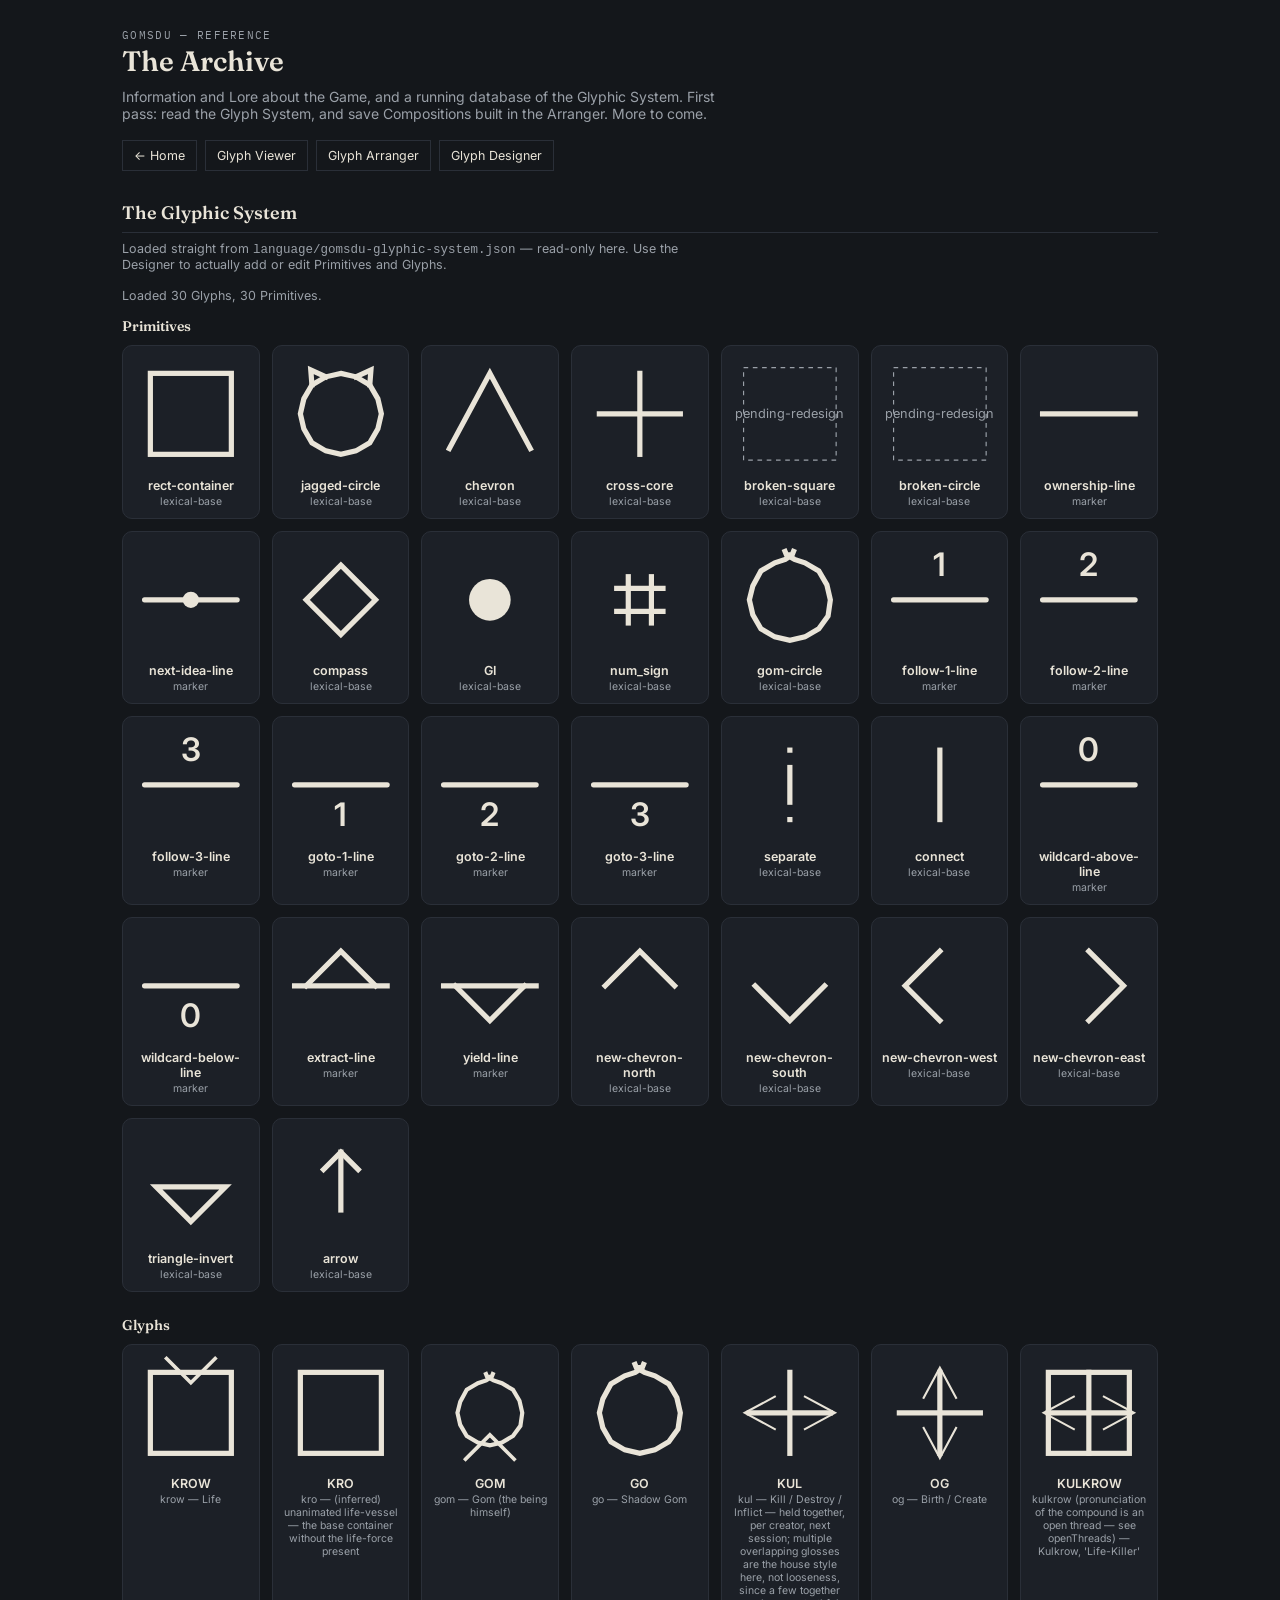
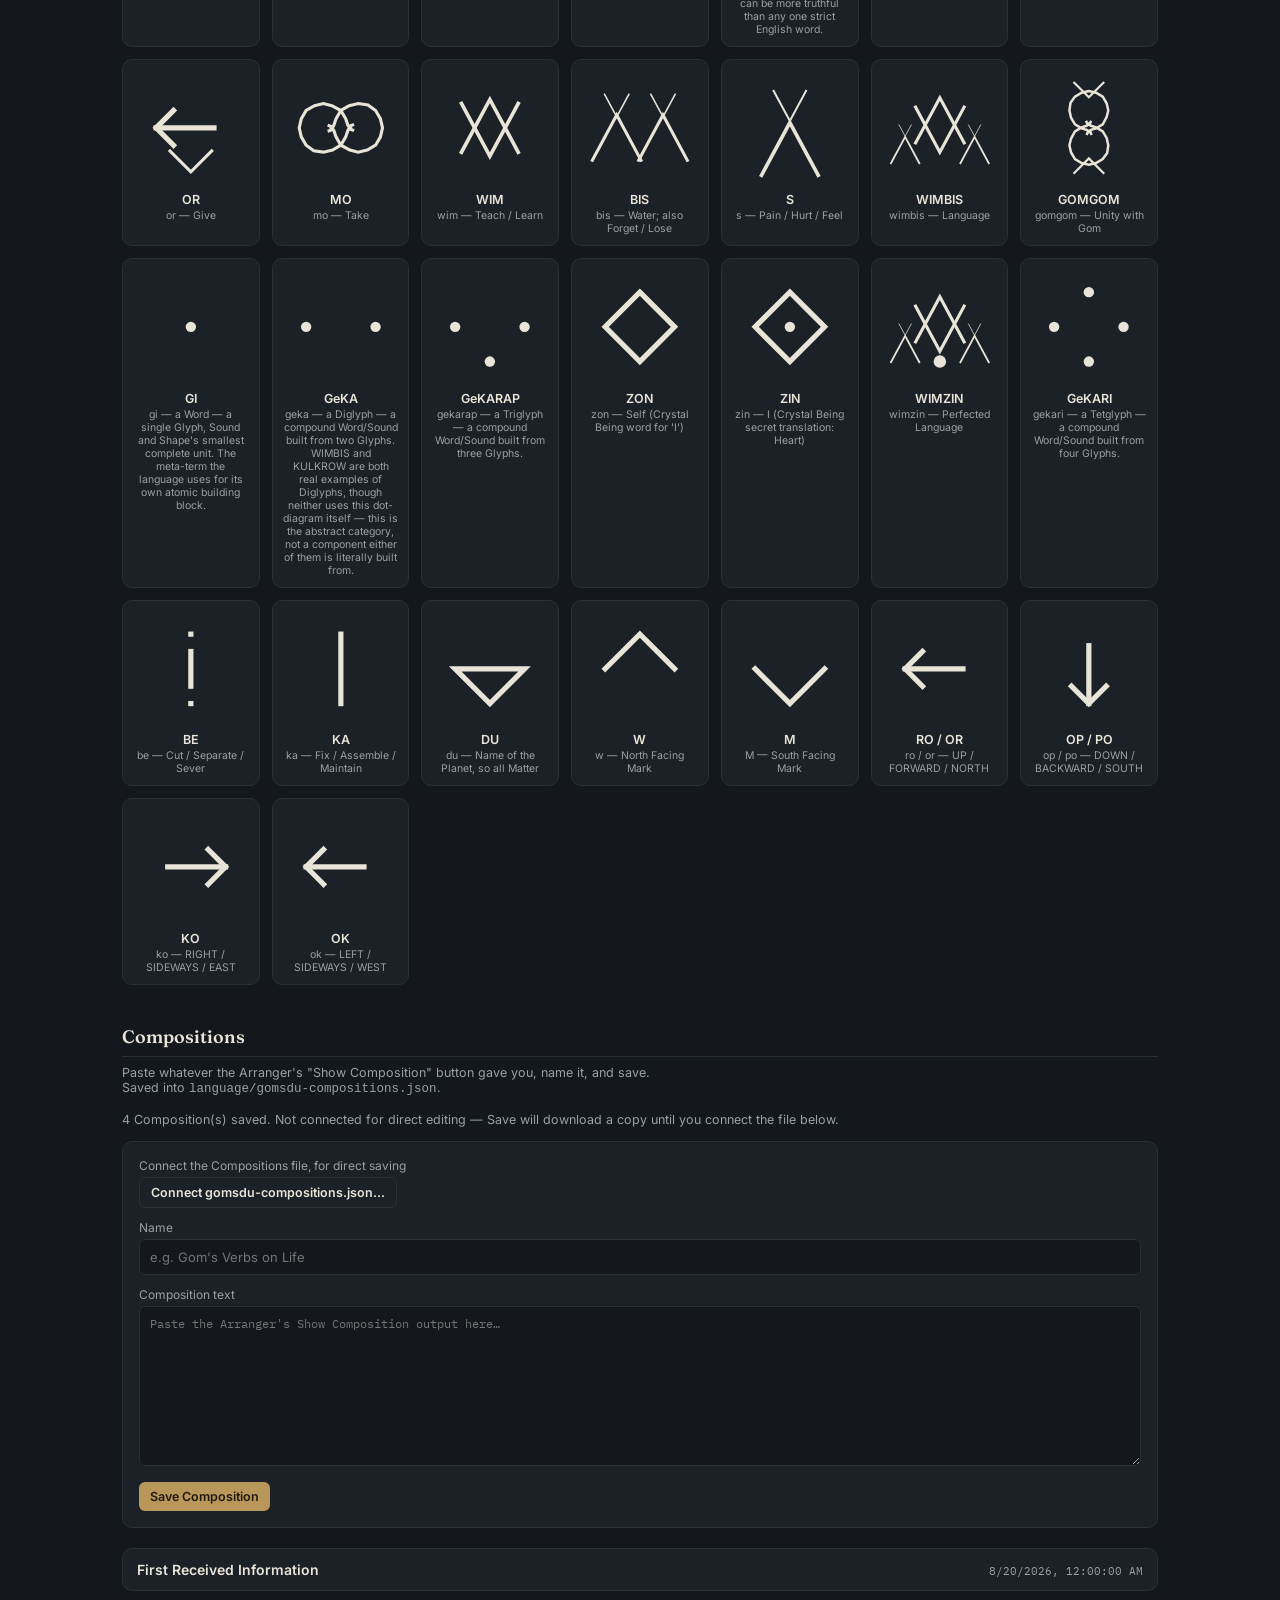
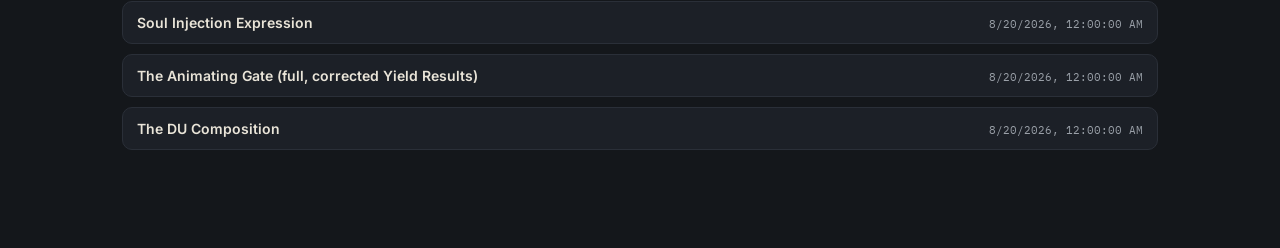
==== archive.html @ 90ec13b3 "information arrival" ====
<!DOCTYPE html>
<html lang="en">
<head>
<meta charset="UTF-8" />
<meta name="viewport" content="width=device-width, initial-scale=1.0" />
<title>Gomsdu &mdash; The Archive</title>
<link rel="preconnect" href="https://fonts.googleapis.com">
<link href="https://fonts.googleapis.com/css2?family=Fraunces:opsz,wght@9..144,400;9..144,600;9..144,700&family=Inter:wght@400;500;600&family=IBM+Plex+Mono:wght@400;500&display=swap" rel="stylesheet">
<link rel="stylesheet" href="css/base.css">
<style>
  /* html's scroll-snap-type (from base.css, built for the Table's two-view
     model) has nothing to snap to here — harmless, but overridden to plain
     scroll so this page doesn't inherit table-specific scroll behavior. */
  html { scroll-snap-type: none; }
  body { padding: 28px 32px 60px; max-width: 1100px; margin: 0 auto; }

  .archive-header { display: flex; align-items: baseline; justify-content: space-between; flex-wrap: wrap; gap: 10px; margin-bottom: 6px; }
  .archive-eyebrow { font-family: 'IBM Plex Mono', monospace; font-size: 11px; letter-spacing: .12em; text-transform: uppercase; color: var(--text-dim); }
  h1 { font-size: 28px; margin: 2px 0 4px; }
  .archive-sub { color: var(--text-dim); font-size: 14px; margin: 0 0 18px; max-width: 70ch; }
  .archive-nav { display: flex; gap: 8px; flex-wrap: wrap; margin-bottom: 30px; }
  .archive-nav a.btn-ghost { text-decoration: none; display: inline-block; }

  section.archive-section { margin-bottom: 40px; }
  section.archive-section h2 { font-size: 18px; border-bottom: 1px solid var(--ink-line); padding-bottom: 8px; margin-bottom: 14px; }
  .section-note { color: var(--text-dim); font-size: 12.5px; margin: -6px 0 16px; max-width: 70ch; }
  .status-line { font-size: 12.5px; color: var(--text-dim); margin-bottom: 14px; }

  .glyph-grid { display: grid; grid-template-columns: repeat(auto-fill, minmax(130px, 1fr)); gap: 12px; }
  .glyph-card { background: var(--ink-soft); border: 1px solid var(--ink-line); border-radius: 10px; padding: 10px; text-align: center; }
  .glyph-card svg { width: 100%; height: auto; aspect-ratio: 1; display: block; color: var(--text-light); }
  .glyph-card .label { font-size: 12.5px; font-weight: 600; margin-top: 6px; color: var(--text-light); }
  .glyph-card .sub { font-size: 10.5px; color: var(--text-dim); margin-top: 2px; word-break: break-word; }
  .placeholder-text { font-size: 11px; fill: var(--text-dim); }
  .missing-text { font-size: 9px; fill: var(--ember-bright); }

  .comp-form { background: var(--ink-soft); border: 1px solid var(--ink-line); border-radius: 10px; padding: 16px; margin-bottom: 20px; }
  .comp-form .field { margin-bottom: 12px; }
  .comp-form label { display: block; font-size: 12px; color: var(--text-dim); margin-bottom: 4px; }
  .comp-form input[type="text"], .comp-form textarea {
    width: 100%; background: var(--ink); color: var(--text-light); border: 1px solid var(--ink-line);
    border-radius: 6px; padding: 9px 10px; font-family: 'Inter', sans-serif; font-size: 13px;
  }
  .comp-form textarea { min-height: 160px; font-family: 'IBM Plex Mono', monospace; font-size: 12px; resize: vertical; }
  .comp-form-actions { display: flex; gap: 10px; align-items: center; flex-wrap: wrap; }

  .comp-list { display: flex; flex-direction: column; gap: 10px; }
  .comp-item { background: var(--ink-soft); border: 1px solid var(--ink-line); border-radius: 10px; padding: 12px 14px; }
  .comp-item-header { display: flex; justify-content: space-between; align-items: baseline; gap: 10px; cursor: pointer; }
  .comp-item-name { font-weight: 600; font-size: 14px; }
  .comp-item-date { font-size: 11px; color: var(--text-dim); font-family: 'IBM Plex Mono', monospace; }
  .comp-item-body { display: none; margin-top: 10px; }
  .comp-item.open .comp-item-body { display: block; }
  .comp-item pre { white-space: pre-wrap; font-family: 'IBM Plex Mono', monospace; font-size: 12px; color: var(--text-light); background: var(--ink); border: 1px solid var(--ink-line); border-radius: 6px; padding: 10px; margin: 0 0 8px; }
  .comp-item-remove { font-size: 11px; color: var(--ember-bright); background: none; border: none; padding: 0; cursor: pointer; text-decoration: underline; }
  .empty-state { font-size: 13px; color: var(--text-dim); padding: 10px 0; }
</style>
</head>
<body>

<div class="archive-header">
  <div>
    <div class="archive-eyebrow">Gomsdu &mdash; Reference</div>
    <h1>The Archive</h1>
  </div>
</div>
<p class="archive-sub">Information and Lore about the Game, and a running database of the Glyphic System. First pass: read the Glyph System, and save Compositions built in the Arranger. More to come.</p>

<div class="archive-nav">
  <a href="index.html" class="btn-ghost btn-small">&larr; Home</a>
  <a href="language/gomsdu-glyph-viewer.html" class="btn-ghost btn-small">Glyph Viewer</a>
  <a href="language/gomsdu-glyph-arranger.html" class="btn-ghost btn-small">Glyph Arranger</a>
  <a href="language/gomsdu-glyph-designer.html" class="btn-ghost btn-small">Glyph Designer</a>
</div>

<section class="archive-section">
  <h2>The Glyphic System</h2>
  <p class="section-note">Loaded straight from <code>language/gomsdu-glyphic-system.json</code> &mdash; read-only here. Use the Designer to actually add or edit Primitives and Glyphs.</p>
  <p class="status-line" id="glyphStatus">Loading&hellip;</p>
  <h3 style="font-size:14px;margin:0 0 10px;">Primitives</h3>
  <div class="glyph-grid" id="primGrid"><div class="empty-state">Loading&hellip;</div></div>
  <h3 style="font-size:14px;margin:24px 0 10px;">Glyphs</h3>
  <div class="glyph-grid" id="glyphGrid"><div class="empty-state">Loading&hellip;</div></div>
</section>

<section class="archive-section">
  <h2>Compositions</h2>
  <p class="section-note">Paste whatever the Arranger's "Show Composition" button gave you, name it, and save. Saved into <code>language/gomsdu-compositions.json</code>.</p>
  <p class="status-line" id="compStatus">Loading&hellip;</p>

  <div class="comp-form">
    <div class="field">
      <label>Connect the Compositions file, for direct saving</label>
      <button id="connectFileBtn" class="btn-ghost btn-small">Connect gomsdu-compositions.json&hellip;</button>
    </div>
    <div class="field">
      <label>Name</label>
      <input type="text" id="compName" placeholder="e.g. Gom's Verbs on Life">
    </div>
    <div class="field">
      <label>Composition text</label>
      <textarea id="compText" placeholder="Paste the Arranger's Show Composition output here&hellip;"></textarea>
    </div>
    <div class="comp-form-actions">
      <button id="saveCompBtn" class="btn-brass btn-small">Save Composition</button>
      <span class="status-line" id="saveHint" style="margin:0;"></span>
    </div>
  </div>

  <div class="comp-list" id="compList"><div class="empty-state">Loading&hellip;</div></div>
</section>

<script>
let GLYPH_DATA = null;
let COMP_DATA = null;
let fileHandle = null; // FileSystemFileHandle when connected — Save writes straight to it, no download

/* ---------- Glyph System (read-only, same render logic as gomsdu-glyph-viewer.html) ---------- */

function lookupPrimitive(id) { return GLYPH_DATA.primitives.find(function (p) { return p.id === id; }); }
function lookupGlyph(id) { return GLYPH_DATA.glyphs.find(function (g) { return g.id === id; }); }

function primitiveMarkup(prim) {
  const r = prim.render;
  if (!r) {
    return '<rect x="10" y="10" width="80" height="80" fill="none" stroke="var(--text-dim)" stroke-dasharray="4 4" rx="0"/>' +
      '<text x="50" y="54" text-anchor="middle" class="placeholder-text">' + (prim.status || 'pending') + '</text>';
  }
  const strokeAttrs = 'fill="none" stroke="currentColor" stroke-width="4.5" stroke-linecap="square" stroke-linejoin="miter"';
  if (r.type === 'rect') {
    return '<rect x="' + r.x + '" y="' + r.y + '" width="' + r.width + '" height="' + r.height +
      '" rx="' + (r.rx || 0) + '" ' + strokeAttrs + '/>';
  }
  if (r.type === 'path') return '<path d="' + r.d + '" ' + strokeAttrs + '/>';
  if (r.type === 'multipath') return r.d.map(function (d) { return '<path d="' + d + '" ' + strokeAttrs + '/>'; }).join('');
  if (r.type === 'line-with-dot') {
    return '<path d="' + r.d + '" fill="none" stroke="currentColor" stroke-width="4.5" stroke-linecap="round"/>' +
      '<circle cx="' + r.dot.cx + '" cy="' + r.dot.cy + '" r="' + r.dot.r + '" fill="currentColor"/>';
  }
  if (r.type === 'dots') return r.points.map(function (pt) { return '<circle cx="' + pt.cx + '" cy="' + pt.cy + '" r="' + pt.r + '" fill="currentColor"/>'; }).join('');
  if (r.type === 'line-with-number') {
    const ny = r.numberPosition === 'below' ? 78 : 22;
    return '<path d="' + r.d + '" fill="none" stroke="currentColor" stroke-width="4.5" stroke-linecap="round"/>' +
      '<text x="50" y="' + ny + '" text-anchor="middle" dominant-baseline="middle" font-size="28" font-weight="600" fill="currentColor">' + r.number + '</text>';
  }
  if (r.type === 'line-with-x') {
    const half = r.x.size / 2;
    return '<path d="' + r.d + '" fill="none" stroke="currentColor" stroke-width="4.5" stroke-linecap="round"/>' +
      '<path d="M' + (r.x.cx - half) + ',' + (r.x.cy - half) + ' L' + (r.x.cx + half) + ',' + (r.x.cy + half) +
      ' M' + (r.x.cx - half) + ',' + (r.x.cy + half) + ' L' + (r.x.cx + half) + ',' + (r.x.cy - half) +
      '" fill="none" stroke="currentColor" stroke-width="4.5" stroke-linecap="round"/>';
  }
  return '<text x="50" y="50" text-anchor="middle" class="missing-text">unknown render type</text>';
}

function glyphMarkup(glyph, depth) {
  depth = depth || 0;
  if (depth > 6) return '<text x="50" y="50" text-anchor="middle" class="missing-text">too deeply nested</text>';
  if (!glyph.composition || glyph.composition.length === 0) {
    return '<text x="50" y="54" text-anchor="middle" class="placeholder-text">no symbol yet</text>';
  }
  let out = '';
  glyph.composition.forEach(function (entry) {
    const pos = entry.position || [0.5, 0.5];
    const scale = (entry.scale === undefined) ? 1 : entry.scale;
    const rotation = entry.rotation || 0;
    const fx = pos[0] * 100, fy = pos[1] * 100;
    const transform = 'translate(' + fx + ',' + fy + ') rotate(' + rotation + ') scale(' + scale + ') translate(-50,-50)';
    let inner = '';
    if (entry.primitive) {
      const prim = lookupPrimitive(entry.primitive);
      inner = prim ? primitiveMarkup(prim) : '<text x="50" y="50" text-anchor="middle" class="missing-text">missing: ' + entry.primitive + '</text>';
    } else if (entry.glyph) {
      const g = lookupGlyph(entry.glyph);
      inner = g ? glyphMarkup(g, depth + 1) : '<text x="50" y="50" text-anchor="middle" class="missing-text">missing: ' + entry.glyph + '</text>';
    }
    out += '<g transform="' + transform + '">' + inner + '</g>';
  });
  return out;
}

function svgWrap(inner) { return '<svg viewBox="0 0 100 100">' + inner + '</svg>'; }

function renderGlyphSystem() {
  const primGrid = document.getElementById('primGrid');
  const glyphGrid = document.getElementById('glyphGrid');
  primGrid.innerHTML = '';
  glyphGrid.innerHTML = '';

  GLYPH_DATA.primitives.forEach(function (p) {
    const card = document.createElement('div');
    card.className = 'glyph-card';
    card.innerHTML = svgWrap(primitiveMarkup(p)) + '<div class="label">' + p.id + '</div><div class="sub">' + (p.role || '') + '</div>';
    primGrid.appendChild(card);
  });

  GLYPH_DATA.glyphs.forEach(function (g) {
    const card = document.createElement('div');
    card.className = 'glyph-card';
    const soundLine = g.sound ? (g.sound + ' &mdash; ') : '';
    card.innerHTML = svgWrap(glyphMarkup(g)) + '<div class="label">' + g.id + '</div><div class="sub">' + soundLine + g.meaning + '</div>';
    glyphGrid.appendChild(card);
  });
}

fetch('language/gomsdu-glyphic-system.json')
  .then(function (res) { if (!res.ok) throw new Error('HTTP ' + res.status); return res.json(); })
  .then(function (data) {
    GLYPH_DATA = data;
    document.getElementById('glyphStatus').textContent =
      'Loaded ' + (data.glyphs || []).length + ' Glyphs, ' + (data.primitives || []).length + ' Primitives.';
    renderGlyphSystem();
  })
  .catch(function (err) {
    document.getElementById('glyphStatus').textContent =
      'Could not load the Glyphic System (' + err.message + ') — this page needs to be served (npm/npx serve), not opened directly as a file.';
  });

/* ---------- Compositions (fetch to read, File System Access API to write) ---------- */

function formatDate(iso) {
  try { return new Date(iso).toLocaleString(); } catch (err) { return iso; }
}

function renderCompositions() {
  const list = document.getElementById('compList');
  const comps = (COMP_DATA && COMP_DATA.compositions) || [];
  if (comps.length === 0) {
    list.innerHTML = '<div class="empty-state">No Compositions saved yet.</div>';
    return;
  }
  list.innerHTML = '';
  comps.slice().reverse().forEach(function (comp) {
    const item = document.createElement('div');
    item.className = 'comp-item';
    item.innerHTML =
      '<div class="comp-item-header">' +
        '<span class="comp-item-name">' + comp.name + '</span>' +
        '<span class="comp-item-date">' + formatDate(comp.savedAt) + '</span>' +
      '</div>' +
      '<div class="comp-item-body"><pre></pre><button class="comp-item-remove">Remove</button></div>';
    item.querySelector('pre').textContent = comp.text;
    item.querySelector('.comp-item-header').addEventListener('click', function () { item.classList.toggle('open'); });
    item.querySelector('.comp-item-remove').addEventListener('click', function (e) {
      e.stopPropagation();
      COMP_DATA.compositions = COMP_DATA.compositions.filter(function (c) { return c.id !== comp.id; });
      writeCompositions('Removed "' + comp.name + '".');
    });
    list.appendChild(item);
  });
}

fetch('language/gomsdu-compositions.json')
  .then(function (res) { if (!res.ok) throw new Error('HTTP ' + res.status); return res.json(); })
  .then(function (data) {
    COMP_DATA = data;
    if (!Array.isArray(COMP_DATA.compositions)) COMP_DATA.compositions = [];
    document.getElementById('compStatus').textContent = COMP_DATA.compositions.length + ' Composition(s) saved. Not connected for direct editing — Save will download a copy until you connect the file below.';
    renderCompositions();
  })
  .catch(function (err) {
    COMP_DATA = { compositions: [] };
    document.getElementById('compStatus').textContent =
      'Could not load gomsdu-compositions.json (' + err.message + ') — starting empty. Save will download a copy.';
    renderCompositions();
  });

document.getElementById('connectFileBtn').addEventListener('click', async function () {
  const statusEl = document.getElementById('compStatus');
  if (!window.showOpenFilePicker) {
    statusEl.textContent = 'Your browser doesn\'t support direct file editing (Chrome or Edge only) — Save will download a copy each time instead.';
    return;
  }
  let handle;
  try {
    [handle] = await window.showOpenFilePicker({
      types: [{ description: 'Gomsdu Compositions JSON', accept: { 'application/json': ['.json'] } }]
    });
  } catch (err) {
    return; // user cancelled the picker
  }
  try {
    const perm = await handle.requestPermission({ mode: 'readwrite' });
    if (perm !== 'granted') {
      statusEl.textContent = 'Write permission not granted — Save will download a copy instead of writing to ' + handle.name + '.';
      return;
    }
    const file = await handle.getFile();
    const text = await file.text();
    const parsed = JSON.parse(text);
    if (!Array.isArray(parsed.compositions)) parsed.compositions = [];
    COMP_DATA = parsed;
    fileHandle = handle;
    statusEl.textContent = 'Connected to ' + handle.name + ' — Save now writes straight to this file, no download needed. ' + COMP_DATA.compositions.length + ' Composition(s) loaded.';
    renderCompositions();
  } catch (err) {
    statusEl.textContent = 'Could not open that file: ' + err.message;
  }
});

async function writeCompositions(successMessage) {
  const statusEl = document.getElementById('compStatus');
  const saveHint = document.getElementById('saveHint');
  const json = JSON.stringify(COMP_DATA, null, 2);

  if (fileHandle) {
    try {
      const writable = await fileHandle.createWritable();
      await writable.write(json);
      await writable.close();
      saveHint.textContent = successMessage + ' Saved directly to ' + fileHandle.name + '.';
    } catch (err) {
      saveHint.textContent = 'Could not write to ' + fileHandle.name + ': ' + err.message;
      return;
    }
  } else {
    const blob = new Blob([json], { type: 'application/json' });
    const url = URL.createObjectURL(blob);
    const a = document.createElement('a');
    a.href = url;
    a.download = 'gomsdu-compositions.json';
    document.body.appendChild(a);
    a.click();
    document.body.removeChild(a);
    URL.revokeObjectURL(url);
    saveHint.textContent = successMessage + ' Downloaded a new gomsdu-compositions.json — move it over language/gomsdu-compositions.json yourself, or connect the file above first next time.';
  }
  statusEl.textContent = COMP_DATA.compositions.length + ' Composition(s) saved.';
  renderCompositions();
}

document.getElementById('saveCompBtn').addEventListener('click', function () {
  const nameEl = document.getElementById('compName');
  const textEl = document.getElementById('compText');
  const saveHint = document.getElementById('saveHint');
  const name = nameEl.value.trim();
  const text = textEl.value.trim();
  if (!name) { saveHint.textContent = 'Name it first.'; return; }
  if (!text) { saveHint.textContent = 'Paste the Composition text first.'; return; }
  if (!COMP_DATA) COMP_DATA = { compositions: [] };
  if (!Array.isArray(COMP_DATA.compositions)) COMP_DATA.compositions = [];
  COMP_DATA.compositions.push({
    id: Date.now().toString(36),
    name: name,
    text: text,
    savedAt: new Date().toISOString()
  });
  writeCompositions('Saved "' + name + '".');
  nameEl.value = '';
  textEl.value = '';
});
</script>

</body>
</html>
---- css/base.css ----
:root{
  --ink: #14171B;
  --ink-soft: #1C2027;
  --ink-line: #2A2F38;
  --parchment: #EFE7D6;
  --parchment-line: #D9CBA8;
  --text-light: #E9E4D8;
  --text-dim: #9AA0A8;
  --text-dark: #241F18;
  --brass: #B9975B;
  --brass-bright: #D8BA83;
  --ember: #A34B36;
  --ember-bright: #C1604A;
  --sage: #7C9070;

  /* Tier 5 palette (2026-08-16, design tokens only — captured per dDd's
     Color Schemes note, not wired into any UI yet; the Roster's Possessor
     icons still use plain circle glyphs, not color). Ordering intentional:
     1=Primary, 2=Secondary, 3=Tertiary. True black is deliberately reserved
     for Kulkrow's tertiary only — per dDd, "Black is the rarest color in
     the Universe in game" — everything else in this theme (including --ink
     above) stays a dark charcoal specifically to leave true black alone. */
  --gom-primary: #F5F5F0;
  --gom-secondary: #4A90D9;
  --gom-tertiary: #2E2A6E;
  --kulkrow-primary: #E8792E;
  --kulkrow-secondary: #B0281E;
  --kulkrow-tertiary: #000000;
}
*{box-sizing:border-box;}
html,body{margin:0;padding:0;}
/* Two-view scroll-snap (2026-08-17) — the table screen is exactly View 1
   (header through the Map) and View 2 (Party+Ledger), both pinned to
   calc(100vh - 28px) in layout.css. scroll-snap-type lives on html (the
   real scrolling box for ordinary document scroll, since nothing between
   here and .view1/.persistent-grid sets its own overflow) so scrolling
   snaps to whichever view is closer instead of free-scrolling between them. */
html{scroll-snap-type:y mandatory;}
body{
  background:var(--ink); color:var(--text-light);
  font-family:'Inter',sans-serif; min-height:100vh;
  -webkit-font-smoothing:antialiased;
  /* renderAll() in js/main.js unconditionally rebuilds every major
     container's innerHTML (Ledger, Roster, Map, ...) on every single table
     mutation, not just the piece that actually changed — so on every move,
     chat message, or combat action, large swaths of the DOM get destroyed
     and recreated. Browsers' default scroll anchoring (overflow-anchor:auto)
     tries to keep the viewport visually stable when content shifts, but its
     heuristics get confused when the DOM nodes it was anchored to are torn
     down and rebuilt wholesale rather than genuinely resized in place — the
     real, most likely cause of dDd's 2026-08-17 report that the page keeps
     jumping back to the Party section on ordinary actions ("in a bunch of
     areas," not just movement, which matches a page-wide render pattern
     rather than one specific action). Turning it off is the standard fix for
     this exact symptom in apps that re-render this way. */
  overflow-anchor:none;
}
.hidden{display:none !important;}
a{color:var(--brass-bright);}
h1,h2,h3{font-family:'Fraunces',serif; font-weight:600; margin:0;}

button{
  font-family:'Inter',sans-serif; font-weight:600; font-size:14px; cursor:pointer;
  border:none; border-radius:6px; padding:11px 16px; transition:transform .1s ease, background .15s ease;
}
button:active{transform:scale(.98);}
button:disabled{opacity:.4; cursor:not-allowed;}
.btn-brass{background:var(--brass); color:#221A0E;}
.btn-brass:hover{background:var(--brass-bright);}
.btn-ghost{background:transparent; color:var(--text-light); border:1px solid var(--ink-line);}
.btn-ghost:hover{border-color:var(--brass);}
.btn-ember{background:var(--ember); color:#fff;}
.btn-ember:hover{background:var(--ember-bright);}
.btn-block{width:100%;}
.btn-small{padding:7px 11px; font-size:12.5px;}
.btn-ghost.toggled{border-color:var(--brass); color:var(--brass-bright); background:rgba(185,151,91,.15);}
.btn-action{
  flex:1; background:var(--ink); border:1px solid var(--brass); color:var(--brass-bright);
  font-family:'Inter',sans-serif; font-weight:600; font-size:13px; padding:12px 0; border-radius:6px; cursor:pointer;
}
.btn-action:hover{background:rgba(185,151,91,.1);}
.btn-action.active{background:rgba(185,151,91,.2);}

input, textarea, select{
  font-family:'Inter',sans-serif; font-size:13.5px;
}
input:focus, button:focus-visible, textarea:focus, select:focus{
  outline:2px solid var(--brass-bright); outline-offset:1px;
}

.log-empty{color:var(--text-dim); font-size:13px; padding:6px 0;}
.footnote{font-size:12px; color:var(--text-dim); line-height:1.6; padding-top:4px;}
.loading-row{font-family:'IBM Plex Mono',monospace; font-size:13px; color:var(--text-dim); padding:30px 0; text-align:center;}

#landing-error, #banner-error{
  color:#F0BBAE; background:rgba(163,75,54,.15); border:1px solid rgba(163,75,54,.4);
  padding:9px 13px; border-radius:6px; font-size:13px; margin-top:6px;
}
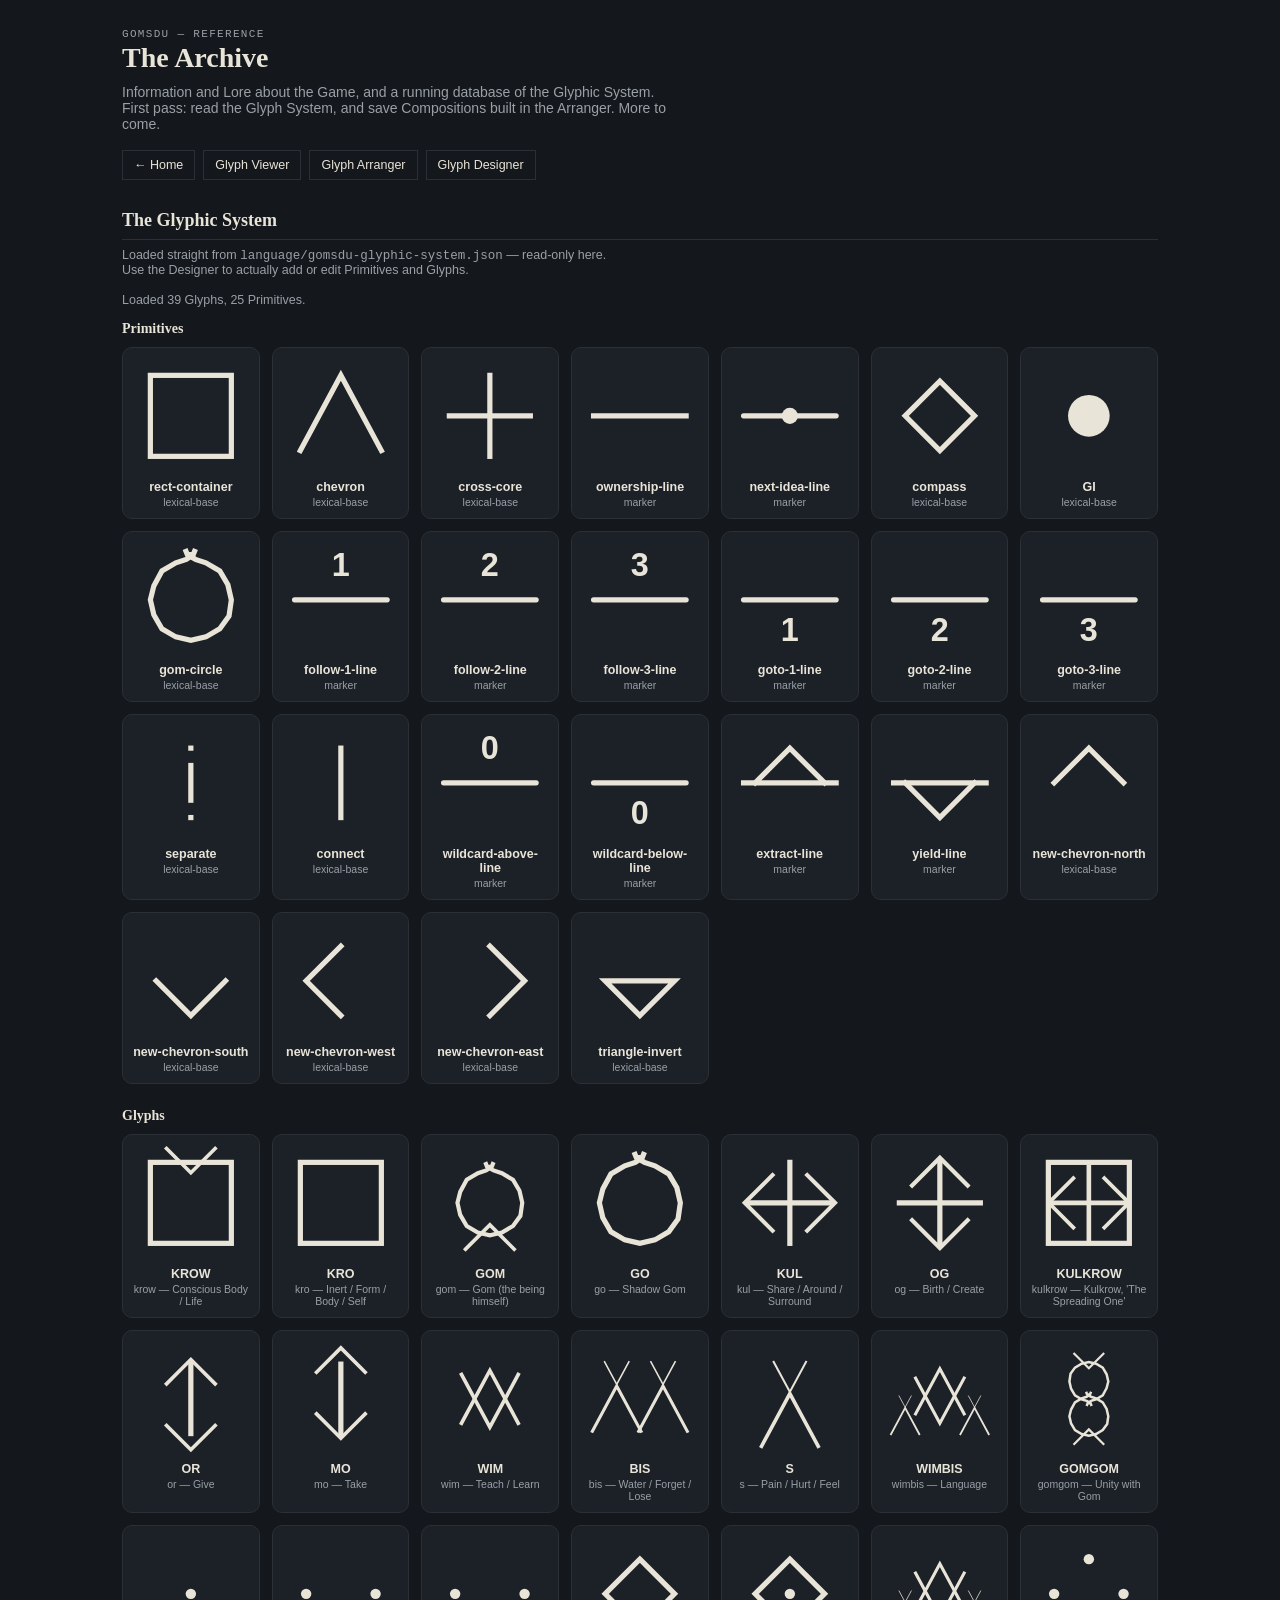
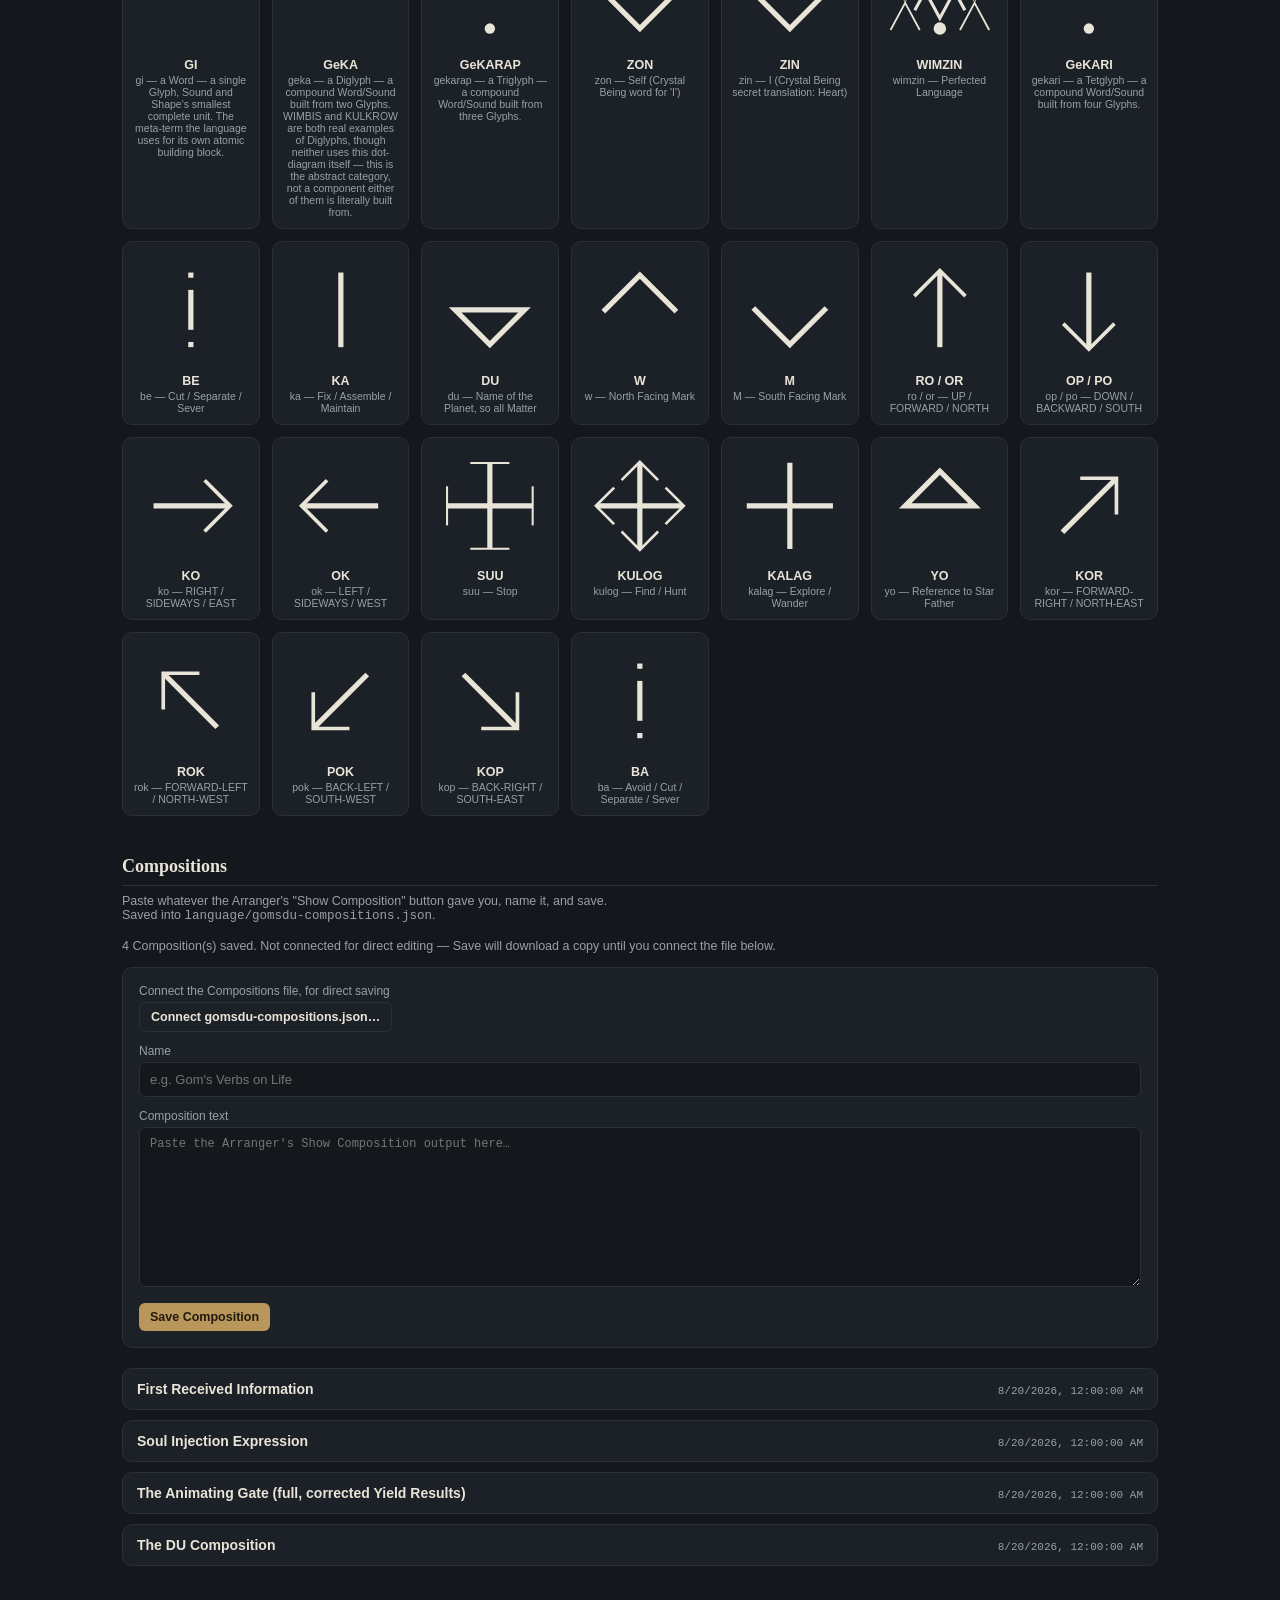
==== commit 2af19628: "tuneup" ====
--- a/archive.html
+++ b/archive.html
@@ -4,8 +4,6 @@
 <meta charset="UTF-8" />
 <meta name="viewport" content="width=device-width, initial-scale=1.0" />
 <title>Gomsdu &mdash; The Archive</title>
-<link rel="preconnect" href="https://fonts.googleapis.com">
-<link href="https://fonts.googleapis.com/css2?family=Fraunces:opsz,wght@9..144,400;9..144,600;9..144,700&family=Inter:wght@400;500;600&family=IBM+Plex+Mono:wght@400;500&display=swap" rel="stylesheet">
 <link rel="stylesheet" href="css/base.css">
 <style>
   /* html's scroll-snap-type (from base.css, built for the Table's two-view
@@ -15,7 +13,7 @@
   body { padding: 28px 32px 60px; max-width: 1100px; margin: 0 auto; }
 
   .archive-header { display: flex; align-items: baseline; justify-content: space-between; flex-wrap: wrap; gap: 10px; margin-bottom: 6px; }
-  .archive-eyebrow { font-family: 'IBM Plex Mono', monospace; font-size: 11px; letter-spacing: .12em; text-transform: uppercase; color: var(--text-dim); }
+  .archive-eyebrow { font-family: monospace; font-size: 11px; letter-spacing: .12em; text-transform: uppercase; color: var(--text-dim); }
   h1 { font-size: 28px; margin: 2px 0 4px; }
   .archive-sub { color: var(--text-dim); font-size: 14px; margin: 0 0 18px; max-width: 70ch; }
   .archive-nav { display: flex; gap: 8px; flex-wrap: wrap; margin-bottom: 30px; }
@@ -39,19 +37,19 @@
   .comp-form label { display: block; font-size: 12px; color: var(--text-dim); margin-bottom: 4px; }
   .comp-form input[type="text"], .comp-form textarea {
     width: 100%; background: var(--ink); color: var(--text-light); border: 1px solid var(--ink-line);
-    border-radius: 6px; padding: 9px 10px; font-family: 'Inter', sans-serif; font-size: 13px;
-  }
-  .comp-form textarea { min-height: 160px; font-family: 'IBM Plex Mono', monospace; font-size: 12px; resize: vertical; }
+    border-radius: 6px; padding: 9px 10px; font-family: sans-serif; font-size: 13px;
+  }
+  .comp-form textarea { min-height: 160px; font-family: monospace; font-size: 12px; resize: vertical; }
   .comp-form-actions { display: flex; gap: 10px; align-items: center; flex-wrap: wrap; }
 
   .comp-list { display: flex; flex-direction: column; gap: 10px; }
   .comp-item { background: var(--ink-soft); border: 1px solid var(--ink-line); border-radius: 10px; padding: 12px 14px; }
   .comp-item-header { display: flex; justify-content: space-between; align-items: baseline; gap: 10px; cursor: pointer; }
   .comp-item-name { font-weight: 600; font-size: 14px; }
-  .comp-item-date { font-size: 11px; color: var(--text-dim); font-family: 'IBM Plex Mono', monospace; }
+  .comp-item-date { font-size: 11px; color: var(--text-dim); font-family: monospace; }
   .comp-item-body { display: none; margin-top: 10px; }
   .comp-item.open .comp-item-body { display: block; }
-  .comp-item pre { white-space: pre-wrap; font-family: 'IBM Plex Mono', monospace; font-size: 12px; color: var(--text-light); background: var(--ink); border: 1px solid var(--ink-line); border-radius: 6px; padding: 10px; margin: 0 0 8px; }
+  .comp-item pre { white-space: pre-wrap; font-family: monospace; font-size: 12px; color: var(--text-light); background: var(--ink); border: 1px solid var(--ink-line); border-radius: 6px; padding: 10px; margin: 0 0 8px; }
   .comp-item-remove { font-size: 11px; color: var(--ember-bright); background: none; border: none; padding: 0; cursor: pointer; text-decoration: underline; }
   .empty-state { font-size: 13px; color: var(--text-dim); padding: 10px 0; }
 </style>
--- a/css/base.css
+++ b/css/base.css
@@ -38,7 +38,7 @@
 html{scroll-snap-type:y mandatory;}
 body{
   background:var(--ink); color:var(--text-light);
-  font-family:'Inter',sans-serif; min-height:100vh;
+  font-family:sans-serif; min-height:100vh;
   -webkit-font-smoothing:antialiased;
   /* renderAll() in js/main.js unconditionally rebuilds every major
      container's innerHTML (Ledger, Roster, Map, ...) on every single table
@@ -57,10 +57,10 @@
 }
 .hidden{display:none !important;}
 a{color:var(--brass-bright);}
-h1,h2,h3{font-family:'Fraunces',serif; font-weight:600; margin:0;}
+h1,h2,h3{font-family:serif; font-weight:600; margin:0;}
 
 button{
-  font-family:'Inter',sans-serif; font-weight:600; font-size:14px; cursor:pointer;
+  font-family:sans-serif; font-weight:600; font-size:14px; cursor:pointer;
   border:none; border-radius:6px; padding:11px 16px; transition:transform .1s ease, background .15s ease;
 }
 button:active{transform:scale(.98);}
@@ -76,13 +76,13 @@
 .btn-ghost.toggled{border-color:var(--brass); color:var(--brass-bright); background:rgba(185,151,91,.15);}
 .btn-action{
   flex:1; background:var(--ink); border:1px solid var(--brass); color:var(--brass-bright);
-  font-family:'Inter',sans-serif; font-weight:600; font-size:13px; padding:12px 0; border-radius:6px; cursor:pointer;
+  font-family:sans-serif; font-weight:600; font-size:13px; padding:12px 0; border-radius:6px; cursor:pointer;
 }
 .btn-action:hover{background:rgba(185,151,91,.1);}
 .btn-action.active{background:rgba(185,151,91,.2);}
 
 input, textarea, select{
-  font-family:'Inter',sans-serif; font-size:13.5px;
+  font-family:sans-serif; font-size:13.5px;
 }
 input:focus, button:focus-visible, textarea:focus, select:focus{
   outline:2px solid var(--brass-bright); outline-offset:1px;
@@ -90,7 +90,18 @@
 
 .log-empty{color:var(--text-dim); font-size:13px; padding:6px 0;}
 .footnote{font-size:12px; color:var(--text-dim); line-height:1.6; padding-top:4px;}
-.loading-row{font-family:'IBM Plex Mono',monospace; font-size:13px; color:var(--text-dim); padding:30px 0; text-align:center;}
+/* Full-screen blocking overlay (2026-08-23), per dDd — was previously just an
+   inline text row, so calling showLoading(true) didn't actually hide anything
+   underneath it. Now used to gate js/scenes.js's loadScene(), which fires
+   several sequential mutateTable() re-renders before the camera is centered
+   last; without a real overlay those in-between, uncentered renders were
+   visible. z-index:100 clears every other layer in this codebase (highest
+   prior was panels.css's tooltip at 56). */
+.loading-row{
+  position:fixed; inset:0; z-index:100; background:var(--ink);
+  display:flex; align-items:center; justify-content:center;
+  font-family:monospace; font-size:13px; color:var(--text-dim); text-align:center;
+}
 
 #landing-error, #banner-error{
   color:#F0BBAE; background:rgba(163,75,54,.15); border:1px solid rgba(163,75,54,.4);
